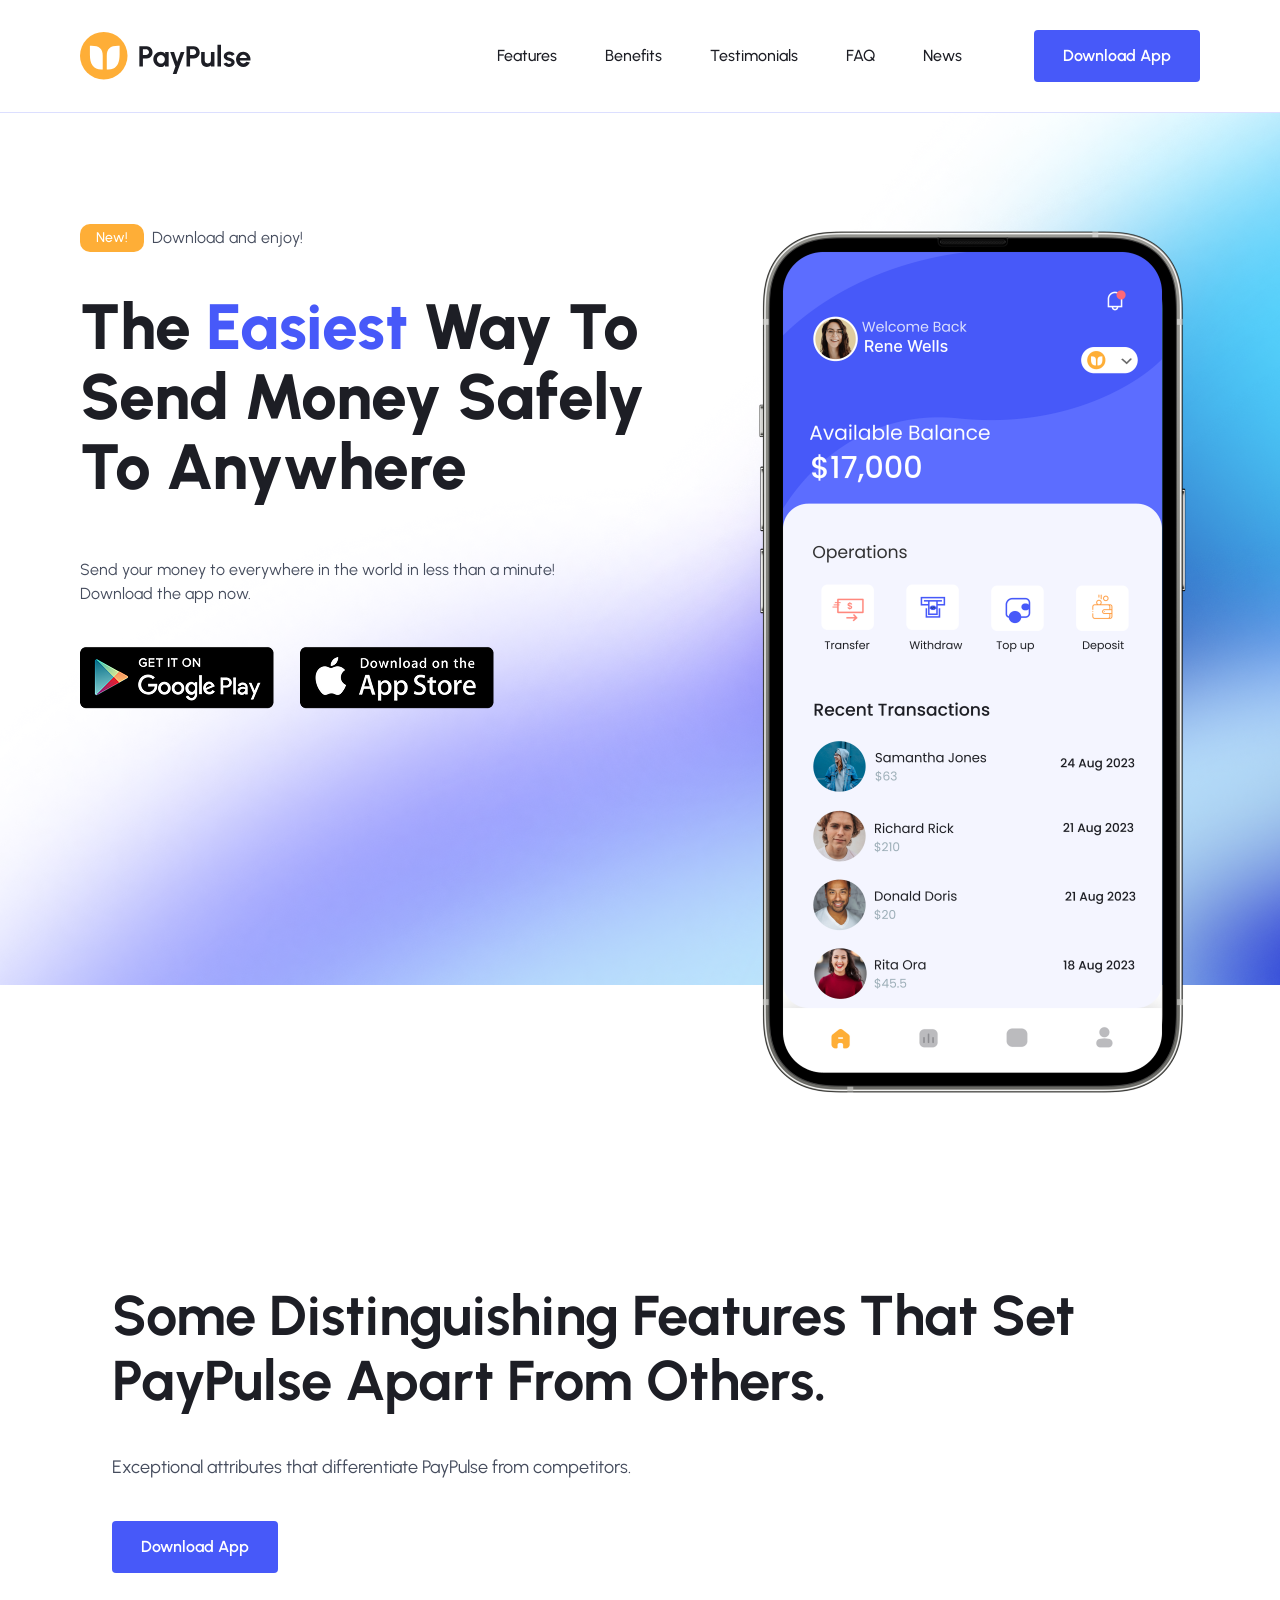
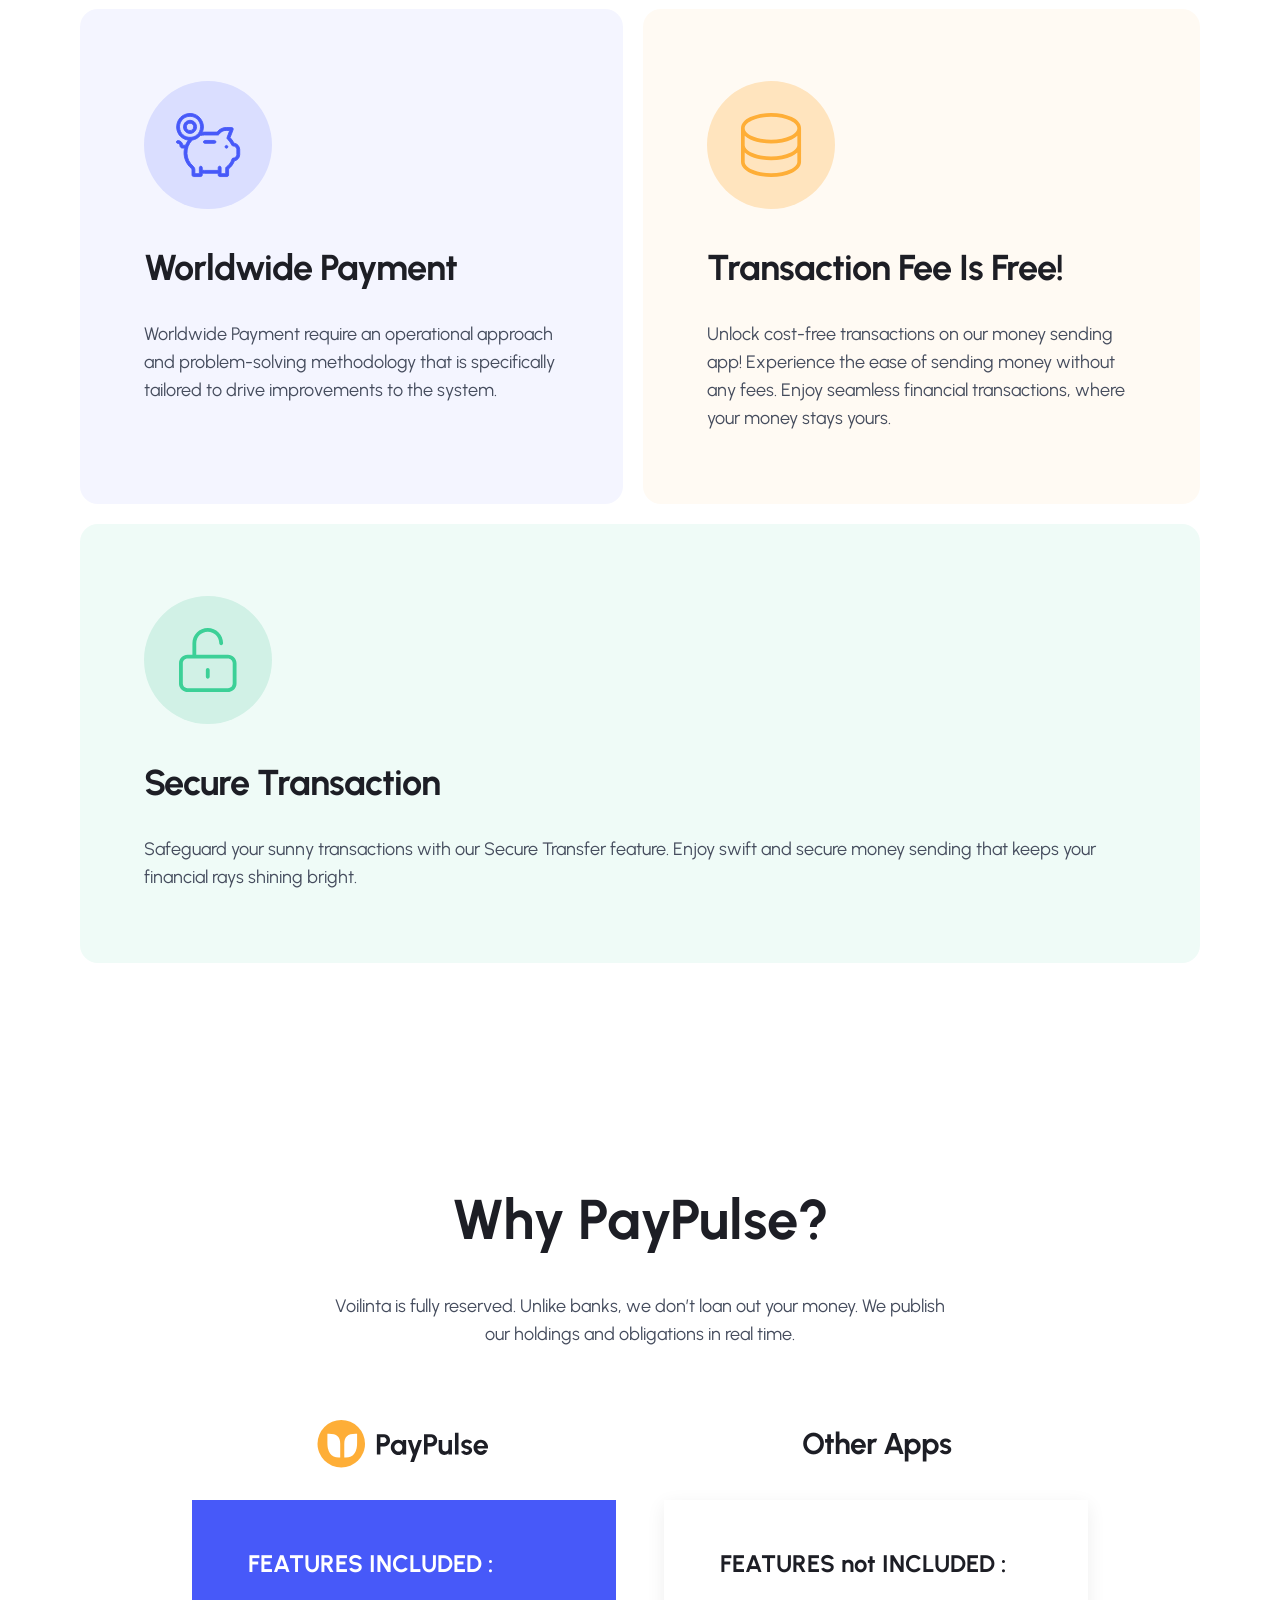
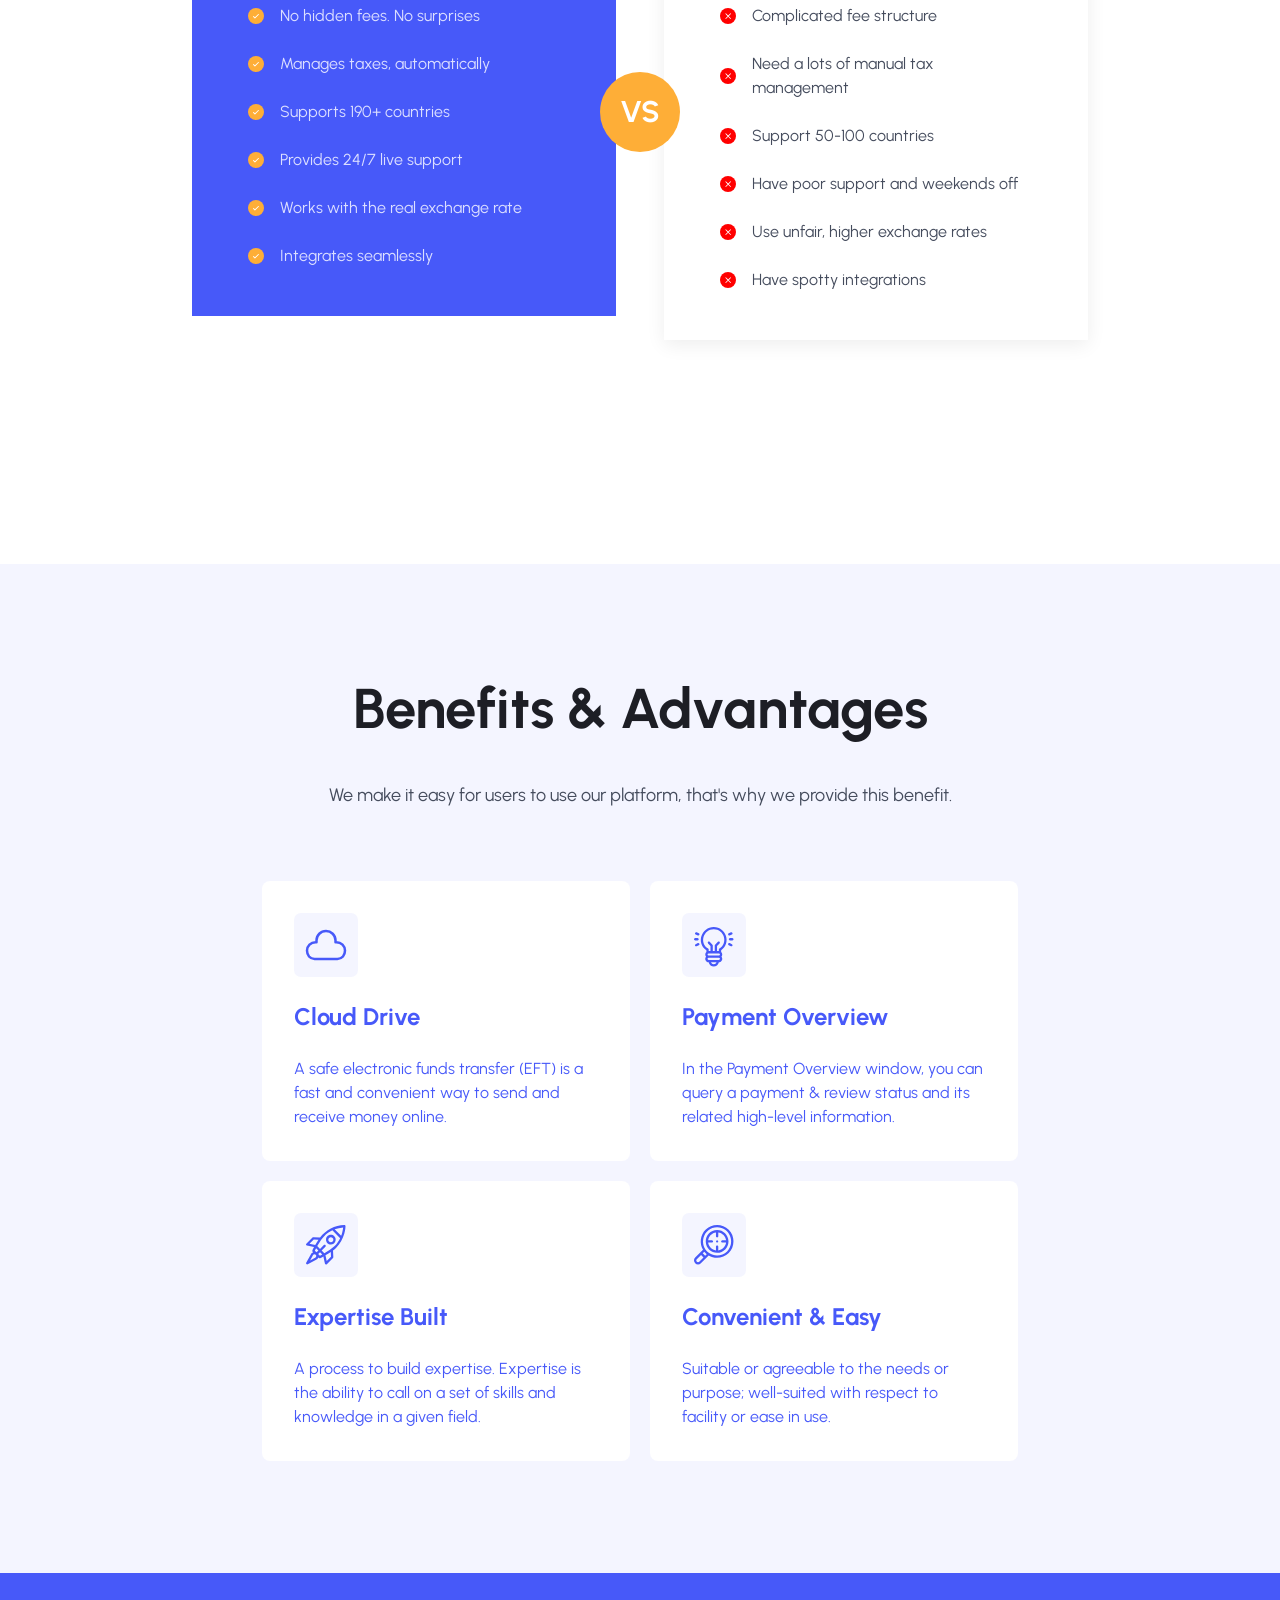
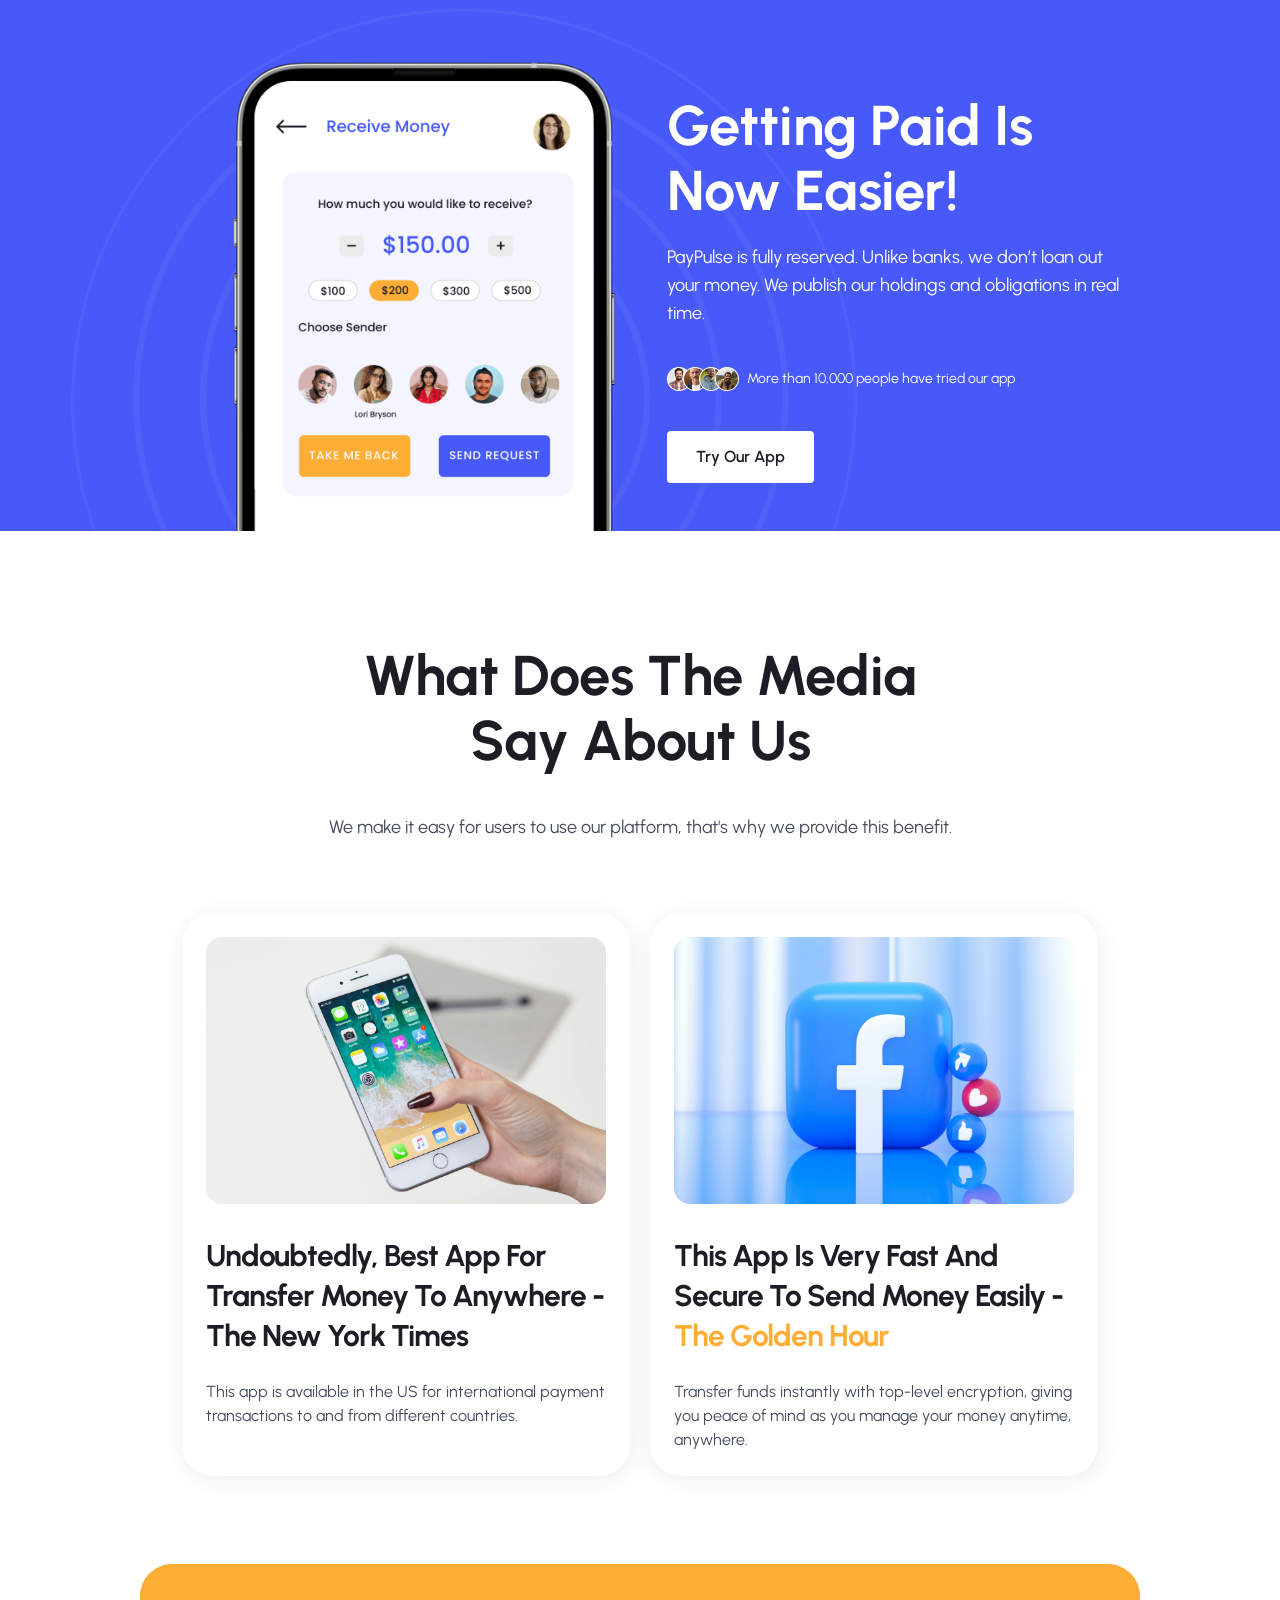
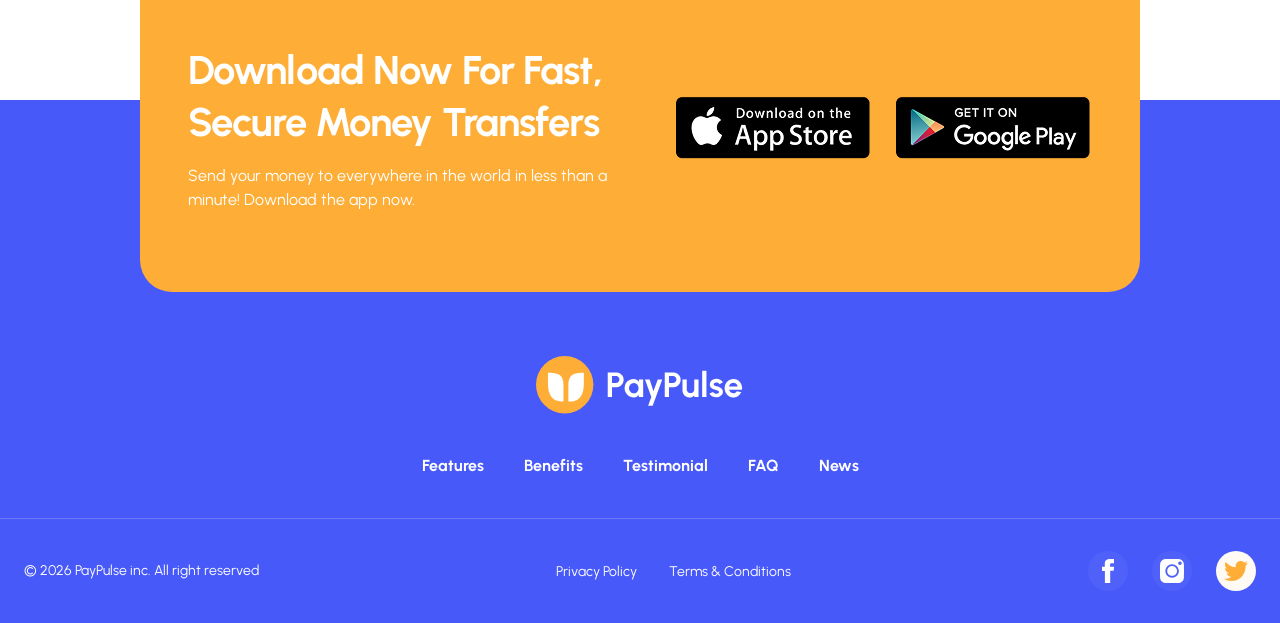
==== PayPulse.html @ 54d013b3 "Add files via upload" ====
<!DOCTYPE html>
<html lang="en">

<head>
    <style>@import url('https://fonts.googleapis.com/css2?family=Urbanist:ital,wght@0,100..900;1,100..900&display=swap');</style>
    <meta charset="UTF-8">
    <meta name="viewport" content="width=device-width, initial-scale=1.0">
    <meta name="robots" content="index, follow">
    <meta name="description" content="Send your money to everywhere in the world in less than a minute! Download the app now.">
    <link rel="canonical" href="">
    <link rel="stylesheet" href="PayPulse.css">
    <link rel="shortcut icon" type="image/ico" href="/assets/web-icon.ico" />
    <title>PayPulse</title>
</head>

<body>
    <header>
        <!-- NAVIGATION -->
        <nav class="navbar">
            <img class="logo" src="assets/Logo.svg">
            <div class="menu-container">
                <ul class="menu">
                    <li><a href="#">Features</a></li>
                    <li><a href="#">Benefits</a></li>
                    <li><a href="#">Testimonials</a></li>
                    <li><a href="#">FAQ</a></li>
                    <li><a href="#">News</a></li>
                </ul>
                <a class="button-primary" href="#">Download App</a>
            
            <!-- MOBILE NAVIGATION -->
            <div class="dropdown">
                <div class="menu-button-container">
                    <a onclick="myFunction()" class="dropbtn"></a>
                </div>
                <div id="myDropdown" class="dropdown-content">
                    <li><a href="#">Features</a></li>
                    <li><a href="#">Benefits</a></li>
                    <li><a href="#">Testimonials</a></li>
                    <li><a href="#">FAQ</a></li>
                    <li><a href="#">News</a></li>
                </div>
            </div>
        </nav>
        <!-- HERO HEADER -->
        <div class="hero-header">
            <div id="background-image"></div>
            <div class="hero-content">
                <div class="col-left">
                    <div class="subheading">
                        <p class="new">New!</p>
                        <p class="body-text">Download and enjoy!</p>
                    </div>
                    <div class="hero-copy">
                        <h1 class="heading-1">The <span>Easiest</span> way to send money safely to anywhere</h1>
                        <div class="hero-copy-paragraph">
                            <p class="body-text">Send your money to everywhere in the world in less than a minute!</p>
                            <p class="body-text">Download the app now.</p>
                        </div>
                        <div class="app-links">
                            <img src="assets/Goggle Play.png" alt="Google Play badge with a multicolored play button icon on a black background.">
                            <img src="assets/App Store.png" alt="Black banner with white Apple logo and text reading 'Download on the App Store.'">
                        </div>
                    </div>
                </div>
                <img class="hero-phone" src="assets/bg-image.png" alt="Mobile banking app screen showing user profile with a $17,000 balance. Options for transfer, withdraw, top-up, and deposit are visible. Recent transactions list names, dates, and amounts.">
            </div>
        </div>
    </header>

    <main>
        <!-- ABOUT SECTION -->
        <section class="about-section">
            <div class="about-content">
                <div class="about-card" id="worldwide">
                    <img src="assets/IconBox-01.svg">
                    <h4 class="heading-4">Worldwide Payment</h4>
                    <p class="lead-text">Worldwide Payment require an operational approach and problem-solving methodology that is
                        specifically tailored to drive improvements to the system.</p>
                </div>
                <div class="about-card" id="features">
                    <h2 class="heading-2">Some distinguishing features that set PayPulse apart from others.</h2>
                    <p class="lead-text">Exceptional attributes that differentiate PayPulse from competitors.</p>
                    <a class="button-primary" href="#">Download App</a>
                </div>
                <div class="about-card" id="transaction">
                    <img src="assets/IconBox-03.svg">
                    <h4 class="heading-4">Transaction fee is free!</h4>
                    <p class="lead-text">Unlock cost-free transactions on our money sending app! Experience the ease of sending money
                        without any fees. Enjoy seamless financial transactions, where your money stays yours.</p>
                </div>
                <div class="about-card" id="secure">
                    <img src="assets/IconBox-02.svg">
                    <h4 class="heading-4">Secure Transaction</h4>
                    <p class="lead-text">Safeguard your sunny transactions with our Secure Transfer feature. Enjoy swift and secure money
                        sending that keeps your financial rays shining bright.</p>
                </div>
            </div>
        </section>
        
        <!-- WHY PAYPULSE? SECTION -->
        <section class="why-section">
            <div class="why-content">
                <h2 class="heading-2">Why PayPulse?</h2>
                <p class="lead-text">Voilinta is fully reserved. Unlike banks, we don’t loan out your money. We publish our holdings and
                    obligations in real time.</p>
                <div class="why-cards-container">
                    <div class="why-card">
                        <img src="assets/Logo.svg">
                        <div class="why-card-features" id="features-included">
                            <h6 class="heading-6">FEATURES INCLUDED :</h6>
                            <ul class="features-list">
                                <li><img src="assets/icon-check.svg">No hidden fees. No surprises</li>
                                <li><img src="assets/icon-check.svg">Manages taxes, automatically</li>
                                <li><img src="assets/icon-check.svg">Supports 190+ countries</li>
                                <li><img src="assets/icon-check.svg">Provides 24/7 live support</li>
                                <li><img src="assets/icon-check.svg">Works with the real exchange rate</li>
                                <li><img src="assets/icon-check.svg">Integrates seamlessly</li>
                            </ul>
                        </div>
                    </div>
                    <div id="vs">
                        <p>VS</p>
                    </div>
                    <div class="why-card">
                        <p id="other-apps">Other Apps</p>
                        <div class="why-card-features" id="features-not-included">
                            <h6 class="heading-6">FEATURES not INCLUDED :</h6>
                            <ul class="features-list">
                                <li><img src="assets/icon-error.svg">Complicated fee structure</li>
                                <li><img src="assets/icon-error.svg">Need a lots of manual tax management</li>
                                <li><img src="assets/icon-error.svg">Support 50-100 countries</li>
                                <li><img src="assets/icon-error.svg">Have poor support and weekends off</li>
                                <li><img src="assets/icon-error.svg">Use unfair, higher exchange rates</li>
                                <li><img src="assets/icon-error.svg">Have spotty integrations</li>
                            </ul>
                        </div>
                    </div>
                </div>
            </div>
        </section>

        <!-- BENEFITS & ADVANTAGES SECTION -->
        <section class="benefits-section">
            <h2 class="heading-2">Benefits & Advantages</h2>
            <p class="lead-text">We make it easy for users to use our platform, that's why we provide this benefit.</p>
            <div class="benefits-card-list">
                <div class="benefits-card">
                    <img src="assets/icon-cloud.svg">
                    <h6 class="heading-6">Cloud Drive</h6>
                    <p class="body-text">A safe electronic funds transfer (EFT) is a fast and convenient way to send and receive money
                        online.</p>
                </div>
                <div class="benefits-card">
                    <img src="assets/icon-light-bulb.svg">
                    <h6 class="heading-6">Payment Overview</h6>
                    <p class="body-text">In the Payment Overview window, you can query a payment & review status and its related
                        high-level information.</p>
                </div>
                <div class="benefits-card">
                    <img src="assets/icon-rocket.svg">
                    <h6 class="heading-6">Expertise Built</h6>
                    <p class="body-text">A process to build expertise. Expertise is the ability to call on a set of skills and knowledge
                        in a given field.</p>
                </div>
                <div class="benefits-card">
                    <img src="assets/icon-magnifier.svg">
                    <h6 class="heading-6">Convenient & Easy</h6>
                    <p class="body-text">Suitable or agreeable to the needs or purpose; well-suited with respect to facility or ease in
                        use.</p>
                </div>
            </div>
        </section>

        <!-- CTA SECTION -->
        <section class="cta-section">
            <img id="cta-phone" src="assets/phone-cta.png" alt="Mobile app interface titled 'Receive Money.'' Displays options to select amounts and choose a sender. Buttons read 'Take Me Back' and 'Send Request.'">
            <div class="col-right">
                <h2 class="heading-2">Getting Paid Is Now Easier!</h2>
                <p class="lead-text">PayPulse is fully reserved. Unlike banks, we don’t loan out your money. We publish our holdings and
                    obligations in real time.</p>
                <div class="cta-stats">
                    <div class="cta-stats-images">
                        <img id="cta-image-1" src="assets/user-01.png">
                        <img id="cta-image-2" src="assets/user-02.png">
                        <img id="cta-image-3" src="assets/user-03.png">
                        <img id="cta-image-4" src="assets/user-04.png">
                    </div>
                    <p class="body-text">More than 10,000 people have tried our app</p>
                </div>
                <a href="#" class="button-primary">Try Our App</a>
            </div>
        </section>

        <!-- BLOG SECTION -->
        <section class="blog-section">
            <h2 class="heading-2">What Does The Media Say About Us</h2>
            <p class="lead-text">We make it easy for users to use our platform, that's why we provide this benefit.</p>
            <div class="blog-cards-container">
                <div class="blog-card">
                    <img src="assets/blog-card-image-1.jpg" alt="A hand with dark nail polish holds a white smartphone displaying a home screen with colorful app icons. The background is a blurred, light surface.">
                    <h5 class="heading-5">Undoubtedly, Best App for transfer money to anywhere - The New York times</h5>
                    <p class="body-text">This app is available in the US for international payment transactions to and from different
                        countries.</p>
                </div>
                <div class="blog-card">
                    <img src="assets/blog-card-image-2.jpg" alt="A blue, glossy Facebook icon is centered with smaller emoji spheres for like, love, and vote reactions stacked beside it, set against a blurred blue background.">
                    <h5 class="heading-5">This app is very fast and secure to send money easily - <span>The Golden Hour</span></h5>
                    <p class="body-text">Transfer funds instantly with top-level encryption, giving you peace of mind as you manage your
                        money anytime, anywhere.</p>
                </div>
            </div>
        </section>
    </main>

    <!-- FOOTER -->
    <footer>
        <div class="app-download-links">
            <div class="footer-col-left">
                <h3 class="heading-3">Download Now For Fast, Secure Money Transfers</h3>
                <p class="body-text">Send your money to everywhere in the world in less than a minute! Download the app now.</p>
            </div>
            <div class="footer-col-right">
                <img src="assets/App Store.png" alt="Black banner with white Apple logo and text reading 'Download on the App Store.'">
                <img src="assets/Goggle Play.png" alt="Google Play badge with a multicolored play button icon on a black background.">
            </div>
        </div>
        <div class="footer-content">
            <div class="footer-top">
                <img src="assets/Logo-footer.svg">
                <ul class="footer-menu">
                    <li><a href="#">Features</a></li>
                    <li><a href="#">Benefits</a></li>
                    <li><a href="#">Testimonial</a></li>
                    <li><a href="#">FAQ</a></li>
                    <li><a href="#">News</a></li>
                </ul>
            </div>
            <div class="footer-bottom">
                <p class="body-text">© 2026 PayPulse inc. All right reserved</p>
                <ul class="footer-legal-list">
                    <li><a href="#">Privacy Policy</a></li>
                    <li><a href="#">Terms & Conditions</a></li>
                </ul>
                <div class="footer-socials">
                    <img src="assets/social-icon-facebook.svg">
                    <img src="assets/social-icon-instagram.svg">
                    <img src="assets/social-icon-twitter.svg">
                </div>
            </div>
        </div>
    </footer>
</body>
</html>

<script>
    function myFunction() {
        document.getElementById("myDropdown").classList.toggle("show");
    }

    window.onclick = function (event) {
        if (!event.target.matches('.dropbtn')) {
            var dropdowns = document.getElementsByClassName("dropdown-content");
            var i;
            for (i = 0; i < dropdowns.length; i++) {
                var openDropdown = dropdowns[i];
                if (openDropdown.classList.contains('show')) {
                    openDropdown.classList.remove('show');
                }
            }
        }
    }
</script>
---- PayPulse.css ----
:root {
    /* COLOR VARIABLES */
    --color-white: #FFFFFF;
    --color-gray: #DCDFFF;
    --color-gray-2: #F4F5FF;
    --color-text: #1D1E25;
    --color-text-2: #454C5D;
    --color-accent: #4759F9;
    --color-accent-2: #FEAE37;
    --color-accent-3: #3CD097;
    --color-accent-100: #DADEFF;
    --color-accent-2-50: #FFE4BE;
    --color-accent-2-100: #FFFAF3;
    --color-accent-3-50: #D1F1E6;
    --color-accent-3-100: #EFFBF7;

    /* TYPOGRAPHY VARIABLES */
    --body-font: "Urbanist", sans-serif;

    --h1-size: 64px;
    --h2-size: 56px;
    --h3-size: 40px;
    --h4-size: 36px;
    --h5-size: 30px;
    --h6-size: 24px;
    --p-size-lead: 18px;
    --p-size-body: 16px;
    --p-size-small: 14px;

    --line-height-h1: 70px;
    --line-height-h2: 65px;
    --line-height-h3: 52px;
    --line-height-h4: 40px;
    --line-height-h5: 40px;
    --line-height-h6: 32px;
    --line-height-lead: 28px;
    --line-height-body: 24px;
    --line-height-small: 20px;

    --letter-spacing-h3: -0.88px;
    --letter-spacing-h4: -1px;
    --letter-spacing-h5: -1px;

    /* SPACING VARIABLES */
    --space-unit: 16px;         /*1em = 16px*/
    --space-1: 8px;             /*calc(0.5 * var(--space-unit))*/
    --space-2: 10px;            /*calc(0.625 * var(--space-unit))*/
    --space-3: 12px;            /*calc(0.75 * var(--space-unit))*/
    --space-4: 20px;            /*calc(1.25 * var(--space-unit))*/
    --space-5: 24px;            /*calc(1.5 * var(--space-unit))*/
    --space-6: 30px;            /*calc(1.875 * var(--space-unit))*/          
    --space-7: 32px;            /*calc(2 * var(--space-unit))*/
    --space-8: 40px;            /*calc(2.5 * var(--space-unit))*/
    --space-9: 48px;            /*calc(3 * var(--space-unit))*/
    --space-10: 56px;           /*calc(3.5 * var(--space-unit))*/
    --space-11: 64px;           /*calc(4 * var(--space-unit))*/
    --space-12: 72px;           /*calc(4.5 * var(--space-unit))*/
    --space-13: 80px;           /*calc(5 * var(--space-unit))*/
    --space-14: 112px;          /*calc(7 * var(--space-unit))*/
    --space-15: 200px;          /*calc(12.5 * var(--space-unit))*/
    --space-16: 256px;          /*calc(16 * var(--space-unit))*/
    --space-17: 288px;          /*calc(18 * var(--space-unit))*/
}

/* PRIMITIVES */

.button-primary {
    background-color: var(--color-accent);
    color: var(--color-white);
    border: none;
    padding: 14px 29px;
    margin: 0;
    font-family: var(--body-font);
    font-size: var(--p-size-body);
    font-weight: 600;
    line-height: var(--line-height-body);
    text-decoration: none;
    border-radius: 4px;
    transition: 0.3s;
}

.button-primary:hover {
    background-color: var(--color-gray);
    color: var(--color-accent);
}

.heading-1 {
    margin: 0;
    font-size: var(--h1-size);
    line-height: var(--line-height-h1);
    font-weight: 800;
    text-transform: capitalize;
    color: var(--color-text);
}

.heading-2 {
    margin: 0;
    font-size: var(--h2-size);
    line-height: var(--line-height-h2);
    font-weight: 700;
    text-transform: capitalize;
    color: var(--color-text);
}

.heading-3 {
    margin: 0;
    font-size: var(--h3-size);
    line-height: var(--line-height-h3);
    letter-spacing: var(--letter-spacing-h3);
    font-weight: 700;
    text-transform: capitalize;
    color: var(--color-text);
}

.heading-4 {
    margin: 0;
    font-size: var(--h4-size);
    line-height: var(--line-height-h4);
    letter-spacing: var(--letter-spacing-h4);
    font-weight: 700;
    text-transform: capitalize;
    color: var(--color-text);
}

.heading-5 {
    margin: 0;
    font-size: var(--h5-size);
    line-height: var(--line-height-h5);
    letter-spacing: var(--letter-spacing-h5);
    font-weight: 700;
    text-transform: capitalize;
    color: var(--color-text);
}

.heading-6 {
    margin: 0;
    font-size: var(--h6-size);
    line-height: var(--line-height-h6);
    font-weight: 700;
    text-transform: capitalize;
    color: var(--color-text);
}

.lead-text {
    margin: 0;
    color: var(--color-text-2);
    font-size: var(--p-size-lead);
    line-height: var(--line-height-lead);
    font-weight: 400;
    text-align: center;
}

.body-text {
    margin: 0;
    color: var(--color-text-2);
    font-size: var(--p-size-body);
    line-height: var(--line-height-body);
    font-weight: 400;
}

/* BURGER MENU STYLES */

header nav .dropdown {
    display: none;
}

.menu-button-container {
    margin: 0;
    padding: 0;
    display: flex;
    align-items: center;
    display: flex;
    justify-content: center;
    align-items: center;
}

.dropbtn {
    margin: 0;
    border: none;
    width: 40px;
    height: 40px;
    background-image: url(assets/menu.svg);
    background-repeat: no-repeat;
    background-size: contain;
}

.dropbtn:hover, .dropbtn:focus {
    background-color: transparent;
}

.dropdown {
    position: relative;
    display: inline-block;
}

.dropdown-content {
    display: none;
    position: absolute;
    background-color: var(--color-white);
    min-width: 160px;
    z-index: 1;
    right: -40px;
    top: 80px;
    list-style: none;
    width: 100vw;
}

.dropdown-content a {
    padding: 16px 40px;
    text-decoration: none;
    display: block;
    color: var(--color-text);
    text-align: center;
    font-weight: 400;
}

.dropdown-content a:hover {background-color: #DADEFF;}

.show {display:block;}

body {
    font-family: var(--body-font);
    color: var(--color-text);
    font-size: var(--p-size-body);
    font-weight: 400;
    line-height: var(--line-height-body);
    margin: 0;
    width: 100%;
}

header {
    justify-content: center;
    display: flex;
    flex-direction: column;
    align-items: center;
    justify-content: center;
    width: 100%;
}

/* NAVIGATION */

.navbar {
    width: 100%;
    display: flex;
    justify-content: space-between;
    align-items: center;
    max-width: 1600px;
}

.navbar .menu-container {
    padding: var(--space-6) var(--space-13) var(--space-6) 0;
    display: flex;
}

.navbar .menu-container .menu {
    margin: 0 var(--space-9) 0 0;
    display: flex;
    align-items: center;
}

.menu-container .menu li {
    list-style-type: none;
}

.menu-container .menu li a {
    margin: 0 var(--space-5);
    text-decoration: none;
    color: var(--color-text);
    font-weight: 500;
}

.navbar .logo {
    padding: 0 0 0 var(--space-13); 
}

/* HERO HEADER */

header .hero-header {
    padding: var(--space-14) 0 var(--space-10) 0;
    width: 100%;
    display: flex;
    justify-content: center;
}

#background-image {
    position: absolute;
    z-index: -1;
    min-height: 872px;
    width: 100%;
    top: var(--space-14);
    border-top: 1px solid var(--color-gray);
    background-image: url(assets/background-mesh-gradient.png);
    background-repeat: no-repeat;
    background-size: cover;
    background-position: center;
}

header .hero-header .hero-content {
    display: flex;
    justify-content: space-between;
    width: 1440px;
}

header .hero-header .hero-content .col-left {
    margin: 0 0 0 var(--space-13);
}

.hero-header .hero-content .col-left .subheading {
    margin: 0 0 var(--space-8) 0;
    display: flex;
    align-items: center;
    color: var(--color-text-2);
    font-size: var(--p-size-body);
    line-height: var(--line-height-body);
    font-weight: 400;
}

.hero-header .hero-content .col-left .subheading .new {
    margin: 0 var(--space-1) 0 0;
    padding: 4px 16px;
    background-color: var(--color-accent-2);
    color: var(--color-white);
    font-size: var(--p-size-small);
    line-height: var(--line-height-small);
    font-weight: 500;
    border-radius: 10px;
}

.hero-header .hero-content .col-left .heading-1 {
    max-width: 566px;
}

.hero-header .hero-content .col-left .heading-1 span {
    color: var(--color-accent);
}

.hero-header .hero-content .col-left .hero-copy-paragraph {
    margin: var(--space-10) 0 var(--space-8) 0;
}

.hero-header .hero-content .app-links {
    display: flex;
    column-gap: var(--space-5);
}

.hero-header .hero-content .hero-phone {
    margin: 0 var(--space-13);
    max-height: 875px;
}

/* ABOUT SECTION */

main {
    display: flex;
    justify-content: center;
    flex-direction: column;
    width: 100%;
}

main .about-section {
    margin: var(--space-14) var(--space-13);
    display: flex;
    justify-content: center;
    align-items: center;
}

.about-section .about-content {
    margin: 0;
    display: grid;
    grid-template-areas: "worldwide features"
                         "transaction secure";
    row-gap: var(--space-4);
    column-gap: var(--space-4);
    max-width: 1280px;
}

.about-section .about-content .about-card {
    border-radius: 18px;
}

.about-section .about-card .heading-2 {
    margin: 0 0 var(--space-8) 0;
}

.about-section .about-card .heading-4 {
    margin: 0 0 var(--space-7) 0;
}

.about-section .about-card .lead-text {
    text-align: left;
    width: 502px;
}

#worldwide, #transaction, #secure {
    padding: var(--space-12) var(--space-11);
}

.about-card > img {
    margin-bottom: var(--space-7);
}

#worldwide {
    background-color: var(--color-gray-2);
}

#features {
    margin: var(--space-unit) var(--space-7);
    display: flex;
    justify-content: center;
    flex-direction: column;
    align-items: flex-start;
}

#features > .lead-text {
    margin: 0 0 var(--space-8) 0;
}

#transaction {
    background-color: var(--color-accent-2-100);
}

#secure {
    background-color: var(--color-accent-3-100);
}

/* WHY PAYPULSE? SECTION */

main .why-section {
    margin: var(--space-14) var(--space-13);
}

.why-section .why-content {
    display: flex;
    flex-direction: column;
    align-items: center;
}

.why-section .why-content .heading-2 {
    margin: 0 0 var(--space-8) 0;
}

.why-section .why-content .lead-text {
    max-width: 630px;
}

.why-content .why-cards-container {
    margin: var(--space-12) 0 0 0;
    display: flex;
    justify-content: center;
    position: relative;
    column-gap: var(--space-9);
}

.why-content .why-cards-container .why-card {
    display: flex;
    flex-direction: column;
    width: 424px;
}

.why-cards-container .why-card .why-card-features {
    padding: var(--space-9) var(--space-10);
    display: flex;
    justify-content: center;
    flex-direction: column;
    row-gap: var(--space-5);
}

#features-included {
    background-color: var(--color-accent);
    color: var(--color-white);
}

#features-included > .heading-6 {
    color: var(--color-white);
}

#features-included .features-list > li {
    color: var(--color-gray);
}

#features-not-included {
    background-color: var(--color-white);
    box-shadow: 0px 5px 18px rgba(0, 0, 0, 0.07);
}

#other-apps {
    margin: 0 0 var(--space-7) 0;
    font-size: var(--h5-size);
    line-height: var(--line-height-h5);
    letter-spacing: var(--letter-spacing-h5);
    font-weight: 700;
    text-align: center;
    height: 48px;
    display: flex;
    justify-content: center;
    align-items: center;
}

.why-card .why-card-features .heading-6 {
    text-transform: none;
}

.why-cards-container .why-card .why-card-features .features-list {
    margin: 0;
    padding: 0;
    display: flex;
    flex-direction: column;
    row-gap: var(--space-5);
}

.why-cards-container .why-card .why-card-features .features-list li {
    color: var(--color-text-2);
    display: flex;
    align-items: center;
}

.why-card .why-card-features .features-list li > img {
    margin: 0 var(--space-unit) 0 0;
}

.why-cards-container .why-card > img {
    margin: 0 0 var(--space-7) 0;
    height: 48px;
}

#vs {
    position: absolute;
    top: 252px;
    height: 80px;
    width: 80px;
    border-radius: 80px;
    background-color: var(--color-accent-2);
    display: flex;
    justify-content: center;
    align-items: center;
}

#vs > p {
    margin: 0;
    text-align: center;
    font-size: var(--h5-size);
    line-height: 36px;
    font-weight: 700;
    color: var(--color-white);
}

/* BENEFITS & ADVANTAGES SECTION */

main .benefits-section {
    margin: var(--space-14) 0 0 0;
    padding: var(--space-14) var(--space-13);
    display: flex;
    justify-content: center;
    align-items: center;
    flex-direction: column;
    background-color: var(--color-gray-2);
}

.benefits-section .heading-2 {
    margin: 0 0 var(--space-8) 0;
    text-align: center;
}

.benefits-section .benefits-card-list {
    margin: var(--space-12) 0 0 0;
    display: grid;
    grid-gap: var(--space-4);
    grid-template-columns: 1fr 1fr 1fr 1fr;
}

.benefits-section .benefits-card-list .benefits-card {
    padding: var(--space-7);
    background-color: var(--color-white);
    max-width: 304px;
    border-radius: 8px;
    display: flex;
    flex-direction: column;
    row-gap: var(--space-5);
}

.benefits-section .benefits-card-list .benefits-card img {
    height: 64px;
    width: 64px;
}

.benefits-section .benefits-card-list .benefits-card .heading-6 {
    color: var(--color-accent);
}

.benefits-section .benefits-card-list .benefits-card .body-text {
    color: var(--color-accent);
}

/* CTA SECTION */

main .cta-section {
    padding: var(--space-8) 0 0 0;
    background-image: url(assets/cta-background.jpg);
    background-repeat: no-repeat;
    background-size: cover;
    display: flex;
    justify-content: center;
    align-items: center;
    column-gap: var(--space-14);
    position: relative;
}

#cta-phone {
    margin: 0 0 0 var(--space-13);
    max-width: 486px;
}

.cta-section .col-right {
    margin: var(--space-13) 0 var(--space-9) 0;
    display: flex;
    flex-direction: column;
    align-items: flex-start;
    max-width: 520px;
}

.cta-section .col-right .heading-2 {
    margin: 0 0 var(--space-4) 0;
    color: var(--color-white);
}

.cta-section .col-right .lead-text {
    margin: 0 0 var(--space-8) 0;
    color: var(--color-white);
    text-align: left;
}

.cta-section .col-right .cta-stats {
    margin: 0 0 var(--space-8) 0;
    display: flex;
    align-items: center;
}

.cta-section .col-right .cta-stats .body-text {
    color: var(--color-white);
    font-size: var(--p-size-small);
}

.cta-section .col-right .cta-stats .cta-stats-images {
    margin: 0 var(--space-10) 0 0;
    height: 24px;
    position: relative;
}

#cta-image-1 {
    height: 24px;
    width: 24px;
}

#cta-image-2 {
    position: absolute;
    left: 16px;
    z-index: 2;
    height: 24px;
    width: 24px;
}

#cta-image-3 {
    position: absolute;
    left: 32px;
    z-index: 3;
    height: 24px;
    width: 24px;
}

#cta-image-4 {
    position: absolute;
    left: 48px;
    z-index: 4;
    height: 24px;
    width: 24px;
}

.col-right > .button-primary {
    background-color: var(--color-white);
    color: var(--color-text);
    transition: 0.3s;
}

.col-right > .button-primary:hover {
    background-color: var(--color-gray);
}

/* BLOG SECTION */

main .blog-section {
    margin: var(--space-14) 0;
    display: flex;
    justify-content: center;
    align-items: center;
    flex-direction: column;
}

main .blog-section .heading-2 {
    margin: 0 0 var(--space-8) 0;
    text-align: center;
    max-width: 588px;
}

.blog-section .blog-cards-container {
    margin: var(--space-12) 0 0 0;
    display: grid;
    grid-gap: var(--space-4);
    grid-template-columns: 1fr 1fr;
}

.blog-section .blog-cards-container .blog-card {
    padding: var(--space-7);
    border-radius: 32px;
    box-shadow: 2px 4px 27px rgba(0, 0, 0, 0.07);
    max-width: 630px;
    display: flex;
    flex-direction: column;
    align-items: center;
}

.blog-cards-container .blog-card > img {
    margin: 0 0 var(--space-7) 0;
    max-width: 566px;
    object-fit: cover;
    aspect-ratio: 3 / 2;
    border-radius: 16px;
}

.blog-cards-container .blog-card .heading-5 {
    margin: 0 0 var(--space-5) 0;
    max-width: 566px;
}

.blog-cards-container .blog-card .heading-5 span {
    color: var(--color-accent-2);
}

.blog-cards-container .blog-card .body-text {
    max-width: 566px;
}

/* FOOTER */

footer {
    padding: var(--space-14) 0 0 0;
    display: flex;
    align-items: center;
    justify-content: center;
    flex-direction: column;
    position: relative;
}

footer .app-download-links {
    padding: var(--space-13) var(--space-9);
    display: grid;
    align-items: center;
    grid-template-columns: 1fr 1fr;
    background-color: var(--color-accent-2);
    border-radius: 32px;
    max-width: 1280px;
    position: absolute;
    top: -24px;
}

footer .app-download-links .footer-col-left {
    max-width: 582px;
}

footer .app-download-links .footer-col-left .heading-3 {
    margin: 0 0 var(--space-unit) 0;
    color: var(--color-white);
}

footer .app-download-links .footer-col-left .body-text {
    color: var(--color-white); 
}

footer .app-download-links .footer-col-right {
    display: flex;
    justify-content: end;
    column-gap: var(--space-5);
}

.app-download-links .footer-col-right img {
    height: 64px;
}

footer .footer-content {
    padding: var(--space-16) 0 var(--space-7) 0;
    background-color: var(--color-accent);
    width: 100%;
    display: flex;
    justify-content: center;
    align-items: center;
    flex-direction: column;
}

.footer-content .footer-top {
    width: 100%;
    max-width: 1280px;
    display: flex;
    justify-content: center;
    align-items: center;
    flex-direction: column;  
}

.footer-content .footer-top img {
    margin: 0 0 var(--space-8) 0;
    height: 58px;
}

.footer-content .footer-top .footer-menu {
    margin: 0 0 var(--space-8) 0;
    padding: 0;
    list-style-type: none;
    display: flex;
    align-items: center;
    justify-content: center;
    column-gap: var(--space-8);
}

.footer-content .footer-top .footer-menu li a {
    text-decoration: none;
    font-weight: 700;
    color: var(--color-white);
    text-align: center;
}

.footer-content .footer-bottom {
    width: 100%;
    max-width: 1280px;
    padding: var(--space-7) 0 0 0;
    display: flex;
    flex-direction: row;
    justify-content: space-between;
    align-items: center;
    border-top: solid 1px rgba(255, 255, 255, 0.2);
}

.footer-content .footer-bottom .body-text {
    color: var(--color-white);
    font-size: var(--p-size-small);
    line-height: var(--line-height-small);
}

.footer-content .footer-bottom .footer-legal-list {
    margin: 0;
    padding: 0;
    list-style-type: none;
    display: flex;
    justify-content: center;
    align-items: center;
    column-gap: var(--space-7);
}

.footer-content .footer-bottom .footer-legal-list li a {
    text-decoration: none;
    font-size: var(--p-size-small);
    line-height: var(--line-height-small);
    color: var(--color-white);
    text-align: center;
}
.footer-content .footer-bottom .footer-socials {
    display: flex;
    justify-content: center;
    align-items: center;
    column-gap: var(--space-5);
}

.footer-content .footer-bottom .footer-socials img {
    width: 40px;
    height: 40px;
}

/* MOBILE BREAKPOINTS */

@media only screen and (max-width: 1380px) {
  
    /* ABOUT SECTION */

    #features {
        grid-area: a;
    }

    #worldwide {
        grid-area: b;
    }

    #transaction {
        grid-area: c;
    }

    #secure {
        grid-area: d;
    }

    .about-section .about-content {
        grid-template-areas: "a a"
                             "b c"
                             "d d";
    }

    .about-section .about-content .lead-text {
        width: auto;
    }

    /* BENEFITS & ADVANTAGES */

    .benefits-section .benefits-card-list {
        grid-template-columns: 1fr 1fr;
    }

    /* CTA SECTION */

    main .cta-section {
        column-gap: var(--space-8);
    }

    #cta-phone {
        max-width: 406px;
        align-self: self-end;
    }

    .cta-section .col-right {
        max-width: 472px;
    }

    /* BLOG SECTION */

    .blog-section .blog-cards-container .blog-card {
        padding: var(--space-5);
        max-width: 400px;
    }

    .blog-cards-container .blog-card img {
        max-width: 400px;
    }

    /* FOOTER */

    footer .app-download-links {
        max-width: 904px;
    }

    footer .app-download-links .footer-col-left {
        max-width: none;
    }

    .footer-content .footer-bottom .body-text {
        margin-left: var(--space-5);
    }

    .footer-content .footer-bottom .footer-socials {
        margin-right: var(--space-5);
    }
}

@media only screen and (max-width: 1120px) {

    /* NAVIGATION */

    .navbar .logo {
        padding: 0 0 0 var(--space-8);
    }

    .navbar .menu-container {
        padding: var(--space-6) var(--space-8) var(--space-6) 0;
    }

    .navbar .menu-container .menu {
        margin: 0 var(--space-unit) 0 0;
    }

    .menu-container .menu li a {
        margin: 0 var(--space-unit);
    }

    /* HERO HEADER */

    #background-image {
        min-height: 744px;
    }

    .hero-header .hero-content .hero-phone {
        margin: 0 var(--space-8);
        max-height: 744px;
    }

    header .hero-header .hero-content .col-left {
        margin: 0 0 0 var(--space-8);
    }

    .hero-header .hero-content .col-left .subheading {
        margin: 0 0 var(--space-5) 0;
    }

    .hero-header .hero-content .col-left .hero-copy-paragraph {
        margin: var(--space-5) 0 var(--space-5) 0;
    }

    .hero-header .hero-content .app-links {
        column-gap: var(--space-unit);
    }

    /* ABOUT SECTION */

    main .about-section {
        margin: var(--space-14) var(--space-8);
    }

    /* BENEFITS & ADVANTAGES SECTION */

    main .benefits-section {
        padding: var(--space-14) var(--space-8);
    }

    /* CTA SECTION */

    #cta-phone {
        margin: 0 0 0 var(--space-8);
    }

    .cta-section .col-right .lead-text {
        max-width: 360px;
    }

    /* BLOG SECTION */

    .blog-section .blog-cards-container .blog-card {
        max-width: 380px;
    }

    .blog-cards-container .blog-card img {
        max-width: 380px;
    }

    /* FOOTER */

    footer .app-download-links {
        max-width: none;
        margin: 0 var(--space-8);
        padding: var(--space-11) var(--space-8);
        top: -48px;
    }

    footer .app-download-links .footer-col-right {
        flex-wrap: wrap;
        row-gap: var(--space-4);
    }
}

@media only screen and (max-width: 972px) {

    /* NAVIGATION */

    .navbar .menu-container .menu {
        display: none;
    }

    .navbar .menu-container .button-primary {
        display: none;
    }

    .navbar .logo {
        padding: var(--space-6) 0 var(--space-6) var(--space-8);
    }

    header nav .dropdown {
        display: inline-block;
    }

    /* HERO HEADER */

    header .hero-header {
        padding: var(--space-12) 0 0 0;
    }

    header .hero-header .hero-content {
        flex-wrap: wrap;
        flex-direction: column;
        justify-content: center;
        align-items: center;
        width: auto;
    }

    header .hero-header .hero-content .col-left {
        margin: 0;
    }

    .hero-header .hero-content .col-left .hero-copy {
        display: flex;
        flex-direction: column;
        align-items: center;
    }

    .hero-header .hero-content .col-left .subheading {
        justify-content: center;
    }

    .hero-header .hero-content .col-left .heading-1 {
        font-size: var(--h2-size);
        line-height: var(--line-height-h2);
        text-align: center;
        max-width: 650px;
    }

    .hero-header .hero-content .col-left .hero-copy-paragraph {
        text-align: center;
    }

    .hero-header .hero-content .hero-phone {
        margin: var(--space-8) var(--space-8) 0 var(--space-8);
        max-height: 572px;
    }

    #background-image {
        min-height: 872px;
    }
    
    /* ABOUT SECTION */

    main .about-section {
        margin: var(--space-14) var(--space-8) var(--space-10) var(--space-8);
    }

    .about-section .about-card .heading-2 {
        font-size: var(--line-height-h3);
        line-height: var(--line-height-h3);
        letter-spacing: var(--letter-spacing-h3);
    }

    /* WHY PAYPULSE? SECTION */

    main .why-section {
        margin: var(--space-14) var(--space-8);
    }

    .why-section .why-content .heading-2 {
        font-size: var(--h3-size);
        line-height: var(--line-height-h3);
        letter-spacing: var(--letter-spacing-h3);
        margin: 0 0 var(--space-4) 0;
    }

    .why-content .why-cards-container {
        flex-direction: column;
        row-gap: var(--space-9);
    }

    #vs {
        top: 472px;
        left: 176px;
    }

    /* BENEFITS & ADVANTAGES SECTION */

    main .benefits-section {
        margin: 0;
    }

    .benefits-section .heading-2 {
        font-size: var(--h3-size);
        line-height: var(--line-height-h3);
        letter-spacing: var(--letter-spacing-h3);
        margin: 0 0 var(--space-4) 0;
    }

    /* CTA SECTION */

    main .cta-section {
        flex-direction: column-reverse;
    }

    .cta-section .col-right .heading-2 {
        font-size: var(--h3-size);
        line-height: var(--line-height-h3);
        letter-spacing: var(--letter-spacing-h3);
    }

    #cta-phone {
        margin: 0;
        align-self: auto;
    }

    /* BLOG SECTION */

    main .blog-section .heading-2 {
        font-size: var(--h3-size);
        line-height: var(--line-height-h3);
        letter-spacing: var(--letter-spacing-h3);
        margin: 0 0 var(--space-4) 0;
        max-width: 400px;
    }

    .blog-section .blog-cards-container {
        grid-template-columns: 1fr;
        grid-gap: var(--space-8);
    }

    /* FOOTER */

    .footer-content .footer-bottom .footer-legal-list {
        column-gap: var(--space-unit);
    }
}

@media only screen and (max-width: 744px) {

    /* HERO HEADER */

    .hero-header .hero-content .col-left .heading-1 {
        max-width: 380px;
    }

    /* ABOUT SECTION */

    .about-section .about-content {
        grid-template-areas: "a a"
                             "b b"
                             "c c"
                             "d d";
    }

    /* WHY PAYPULSE? SECTION */

    main .why-section {
        margin: var(--space-10) var(--space-8);
    }

    /* BENEFITS & ADVANTAGES SECTION */

    .benefits-section .benefits-card-list {
        grid-template-columns: 1fr;
    }

    .benefits-section .benefits-card-list .benefits-card {
        max-width: none;
    }

    /* FOOTER */

    footer .app-download-links {
        grid-template-columns: 1fr;
        grid-gap: var(--space-9);
    }

    footer .footer-content {
        padding: var(--space-17) 0 var(--space-7) 0;
    }
    
    .footer-content .footer-bottom {
        flex-direction: column;
        justify-content: center;
        row-gap:var(--space-5);
    }

    .footer-content .footer-bottom .body-text {
        margin: 0;
        text-align: center;
    }
}

@media only screen and (max-width: 576px) {

    /* NAVIGATION */

    .navbar .logo {
        padding: var(--space-6) 0 var(--space-6) var(--space-6);
    }

    /* HERO HEADER */

    .hero-header .hero-content .app-links {
        flex-direction: column;
        row-gap: var(--space-1);
    }

    .hero-header .hero-content .hero-phone {
        margin: var(--space-8) 0 0 0;
    }

    .hero-header .hero-content .col-left .body-text {
        max-width: 360px;
    }

    /* ABOUT SECTION */

    #features {
        margin: 0;
    }

    #worldwide, #transaction, #secure {
        padding: var(--space-9) var(--space-5);
    }

    .about-card > img {
        margin-bottom: var(--space-5);
    }

    .about-section .about-card .heading-4 {
        margin: 0 0 var(--space-5) 0;
    }

    /* WHY PAYPULSE? SECTION */

   .why-content .why-cards-container {
        margin: var(--space-8) 0 0 0;
   }

   /* BENEFITS & ADVANTAGES SECTION */

   .benefits-section .benefits-card-list {
        margin: var(--space-8) 0 0 0;
   }

    /* CTA SECTION */

    main .cta-section {
        padding: 0;
    }

    .cta-section .col-right {
        max-width: 320px;
    }

    .cta-section .col-right .lead-text {
        margin: 0 0 var(--space-5) 0;
        max-width: 320px;
    }

    #cta-phone {
        max-width: 288px;
    }

    /* BLOG SECTION */

    main .blog-section {
        margin: var(--space-14) 0 var(--space-14) 0;
    }

    main .blog-section .heading-2 {
        max-width: 360px;
    }

    main .blog-section .lead-text {
        max-width: 360px;
    }

    .blog-section .blog-cards-container {
        margin: var(--space-8) 0 0 0;
    }

    .blog-section .blog-cards-container .blog-card {
        max-width: 304px;
    }

    .blog-cards-container .blog-card img {
        max-width: 304px;
    }

    .blog-cards-container .blog-card .heading-5 {
        font-size: var(--h6-size);
        line-height: var(--line-height-h6);
        margin: 0 0 var(--space-unit) 0;
    }

    /* FOOTER */

    footer .app-download-links {
        margin: 0 var(--space-5);
        padding: var(--space-8) var(--space-7);
    }

    footer .app-download-links .footer-col-left .heading-3 {
        font-size: var(--h5-size);
        line-height: var(--line-height-h5);
        letter-spacing: var(--letter-spacing-h5);
    }

    footer .app-download-links .footer-col-right {
        align-items: center;
        justify-content: center;
    }

    .footer-content .footer-top .footer-menu {
        flex-direction: column;
        row-gap: var(--space-unit);
    }
}

@media only screen and (max-width: 527px) {

    /* FOOTER */

    footer {
        padding: var(--space-15) 0 0 0;
    }

    footer .footer-content {
        padding: var(--space-16) 0 var(--space-7) 0;
    }
}

@media only screen and (max-width: 440px) {

    /* HERO HEADER */

    .hero-header .hero-content .col-left .hero-copy{
        align-items: flex-start;
    }

    .hero-header .hero-content .col-left .subheading {
        justify-content: flex-start;
    }

    .hero-header .hero-content .col-left .heading-1 {
        max-width: 320px;
        text-align: left;
    }

    .hero-header .hero-content .col-left .body-text {
        text-align: left;
        max-width: 320px;
    }

    /* ABOUT SECTION */

    .about-section .about-content {
        max-width: 340px;
    }

    /* WHY PAYPULSE? SECTION */

    .why-content .why-cards-container .why-card {
        width: 344px;
    }

    .why-cards-container .why-card .why-card-features {
        padding: var(--space-9);
    }

    .why-cards-container .why-card .why-card-features .features-list li {
        align-items: flex-start;
    }

    .why-card .why-card-features .features-list li > img {
        margin: 3px var(--space-unit) 0 0;
    }

    #vs {
        top: 496px;
        left: 144px;
    }

    /* BLOG SECTION */

    main .blog-section .heading-2 {
        max-width: 240px;
    }

    main .blog-section .lead-text {
        max-width: 288px;
    }
}

@media only screen and (max-width: 415px) {

    /* FOOTER */

    .footer-content .footer-top {
        margin-top: var(--space-8);
    }
}
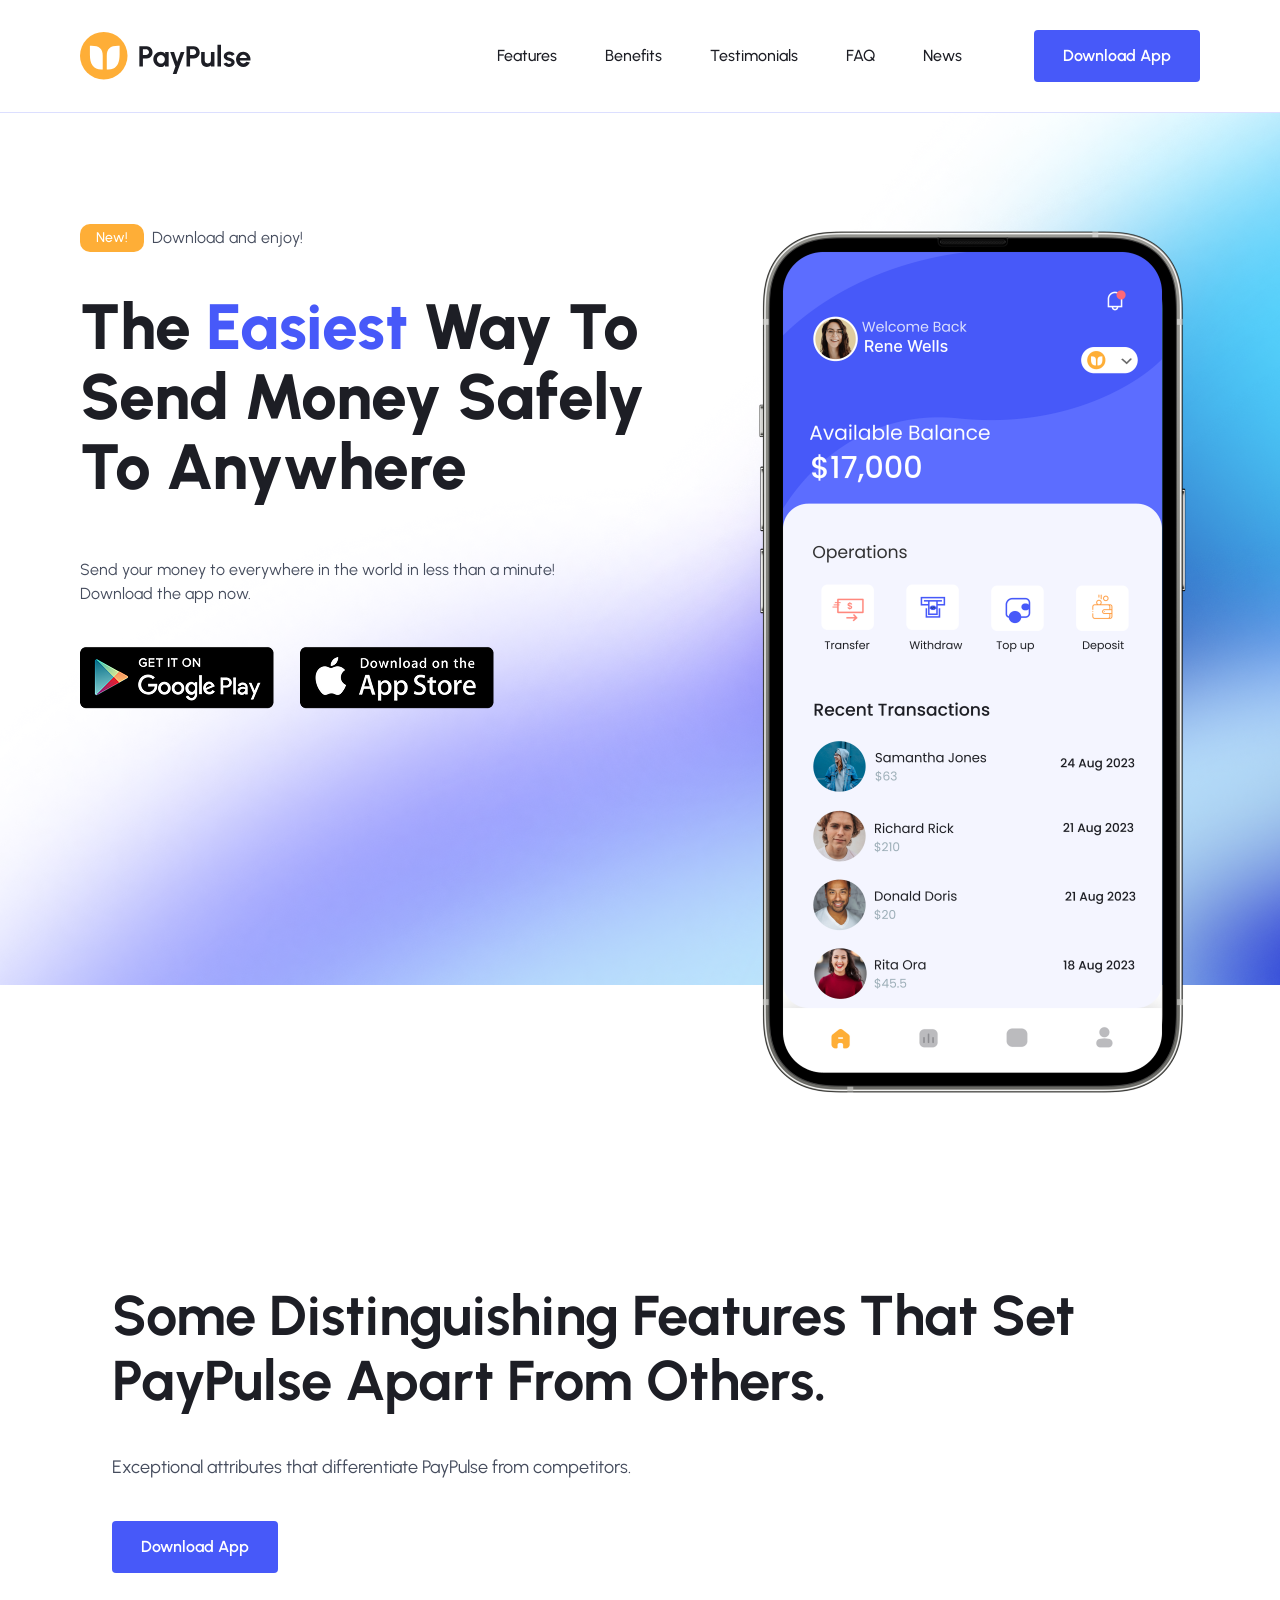
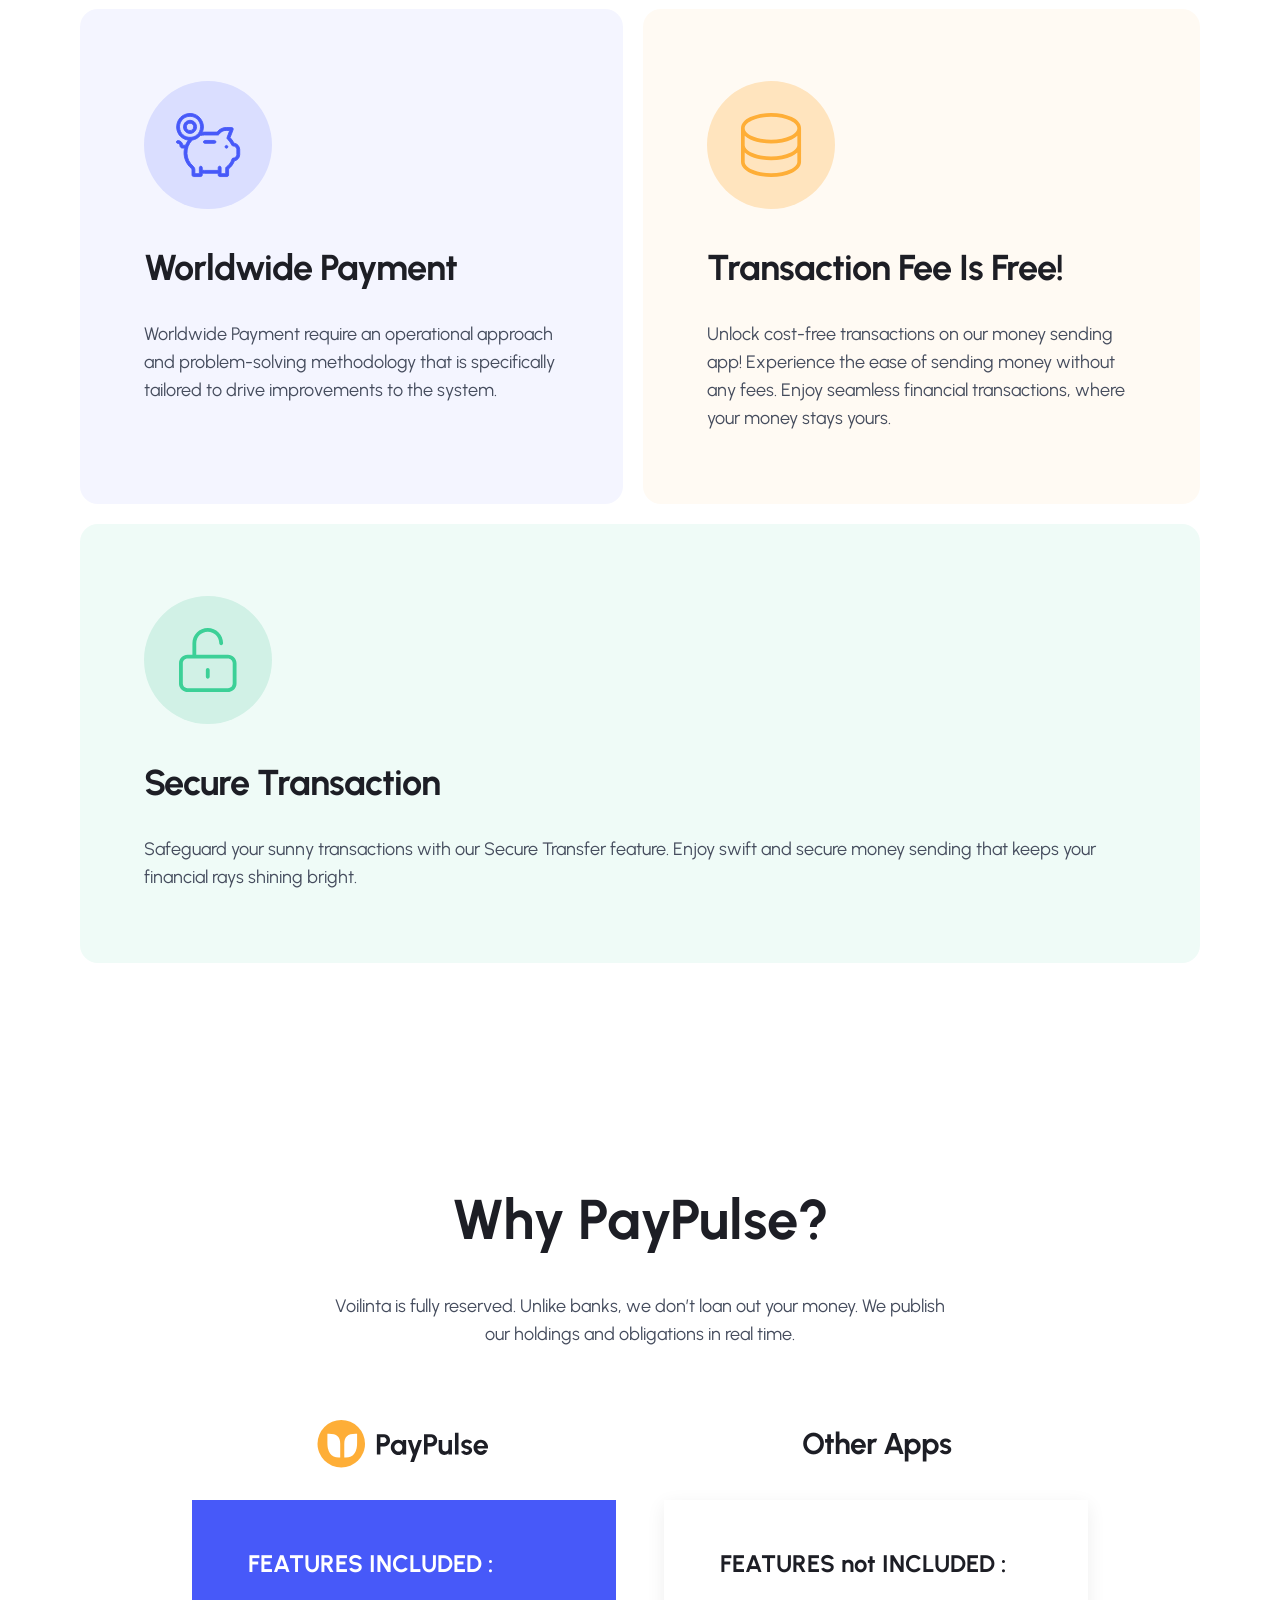
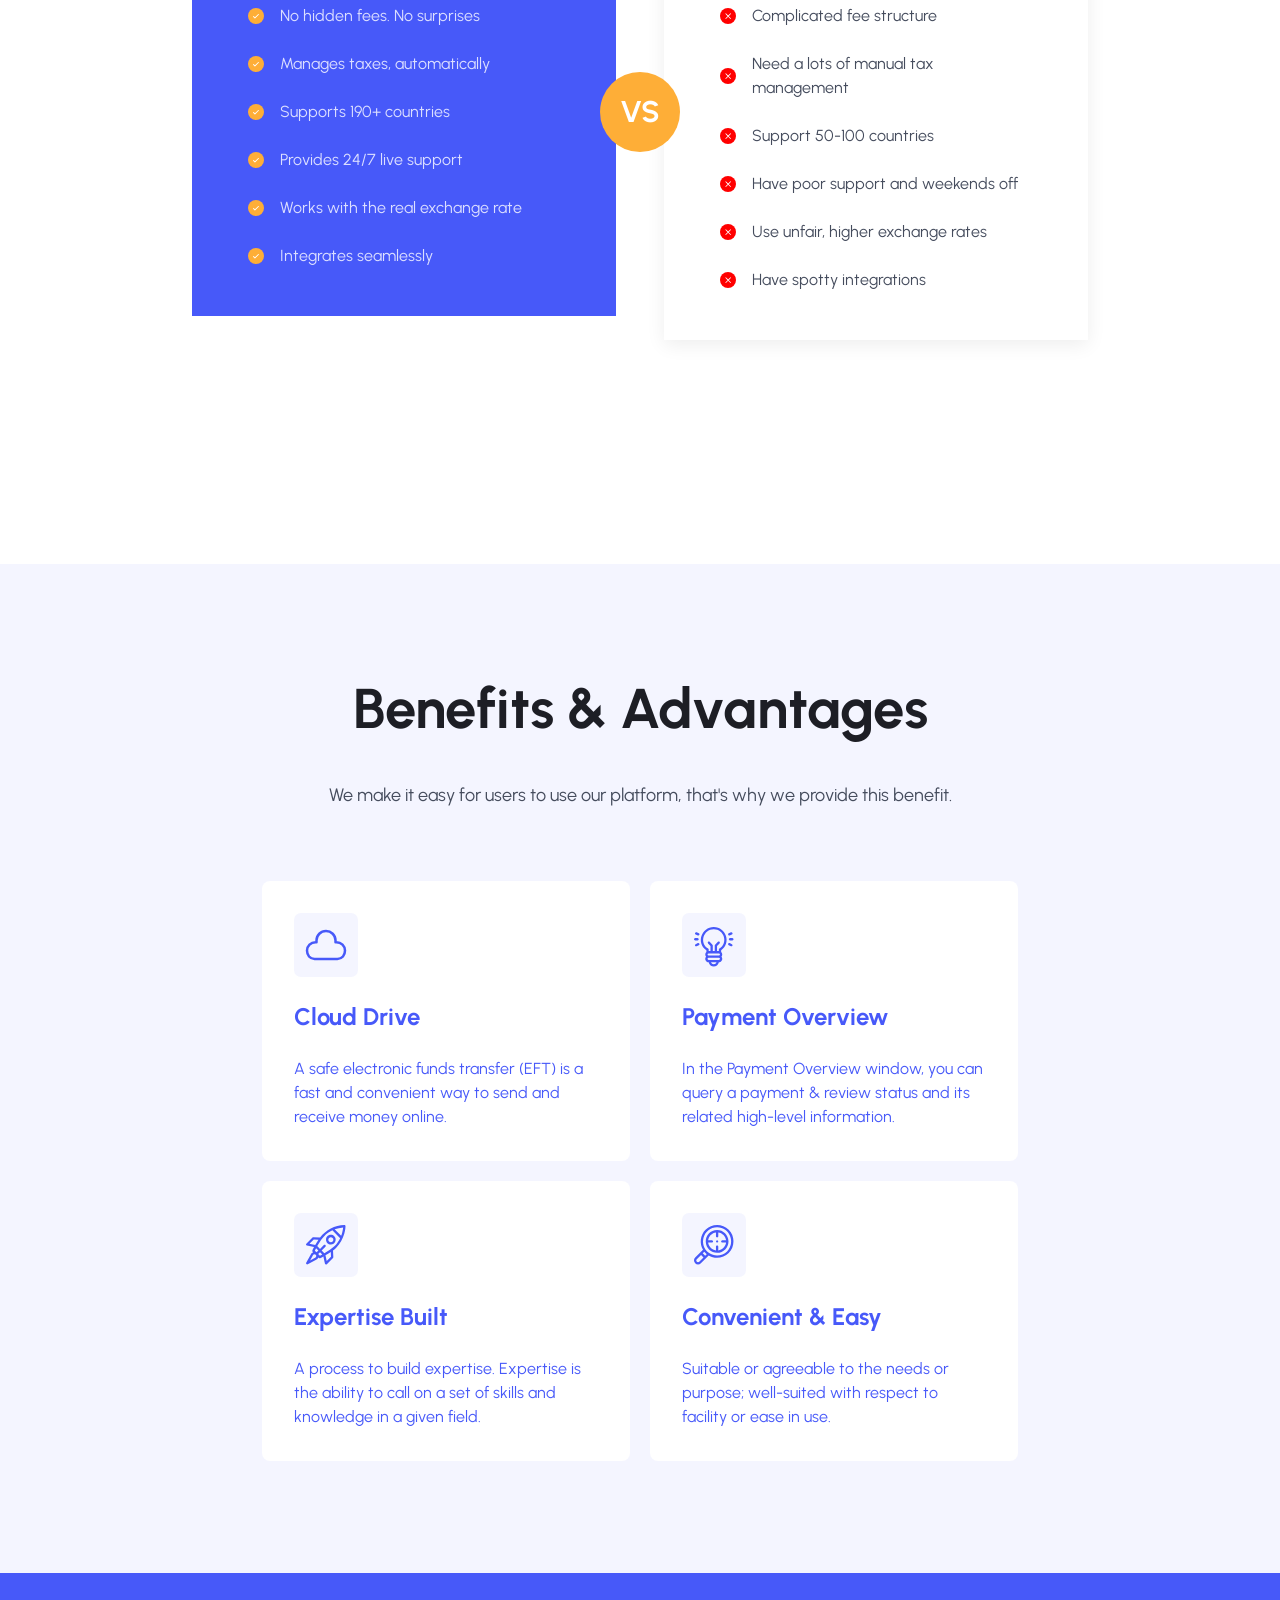
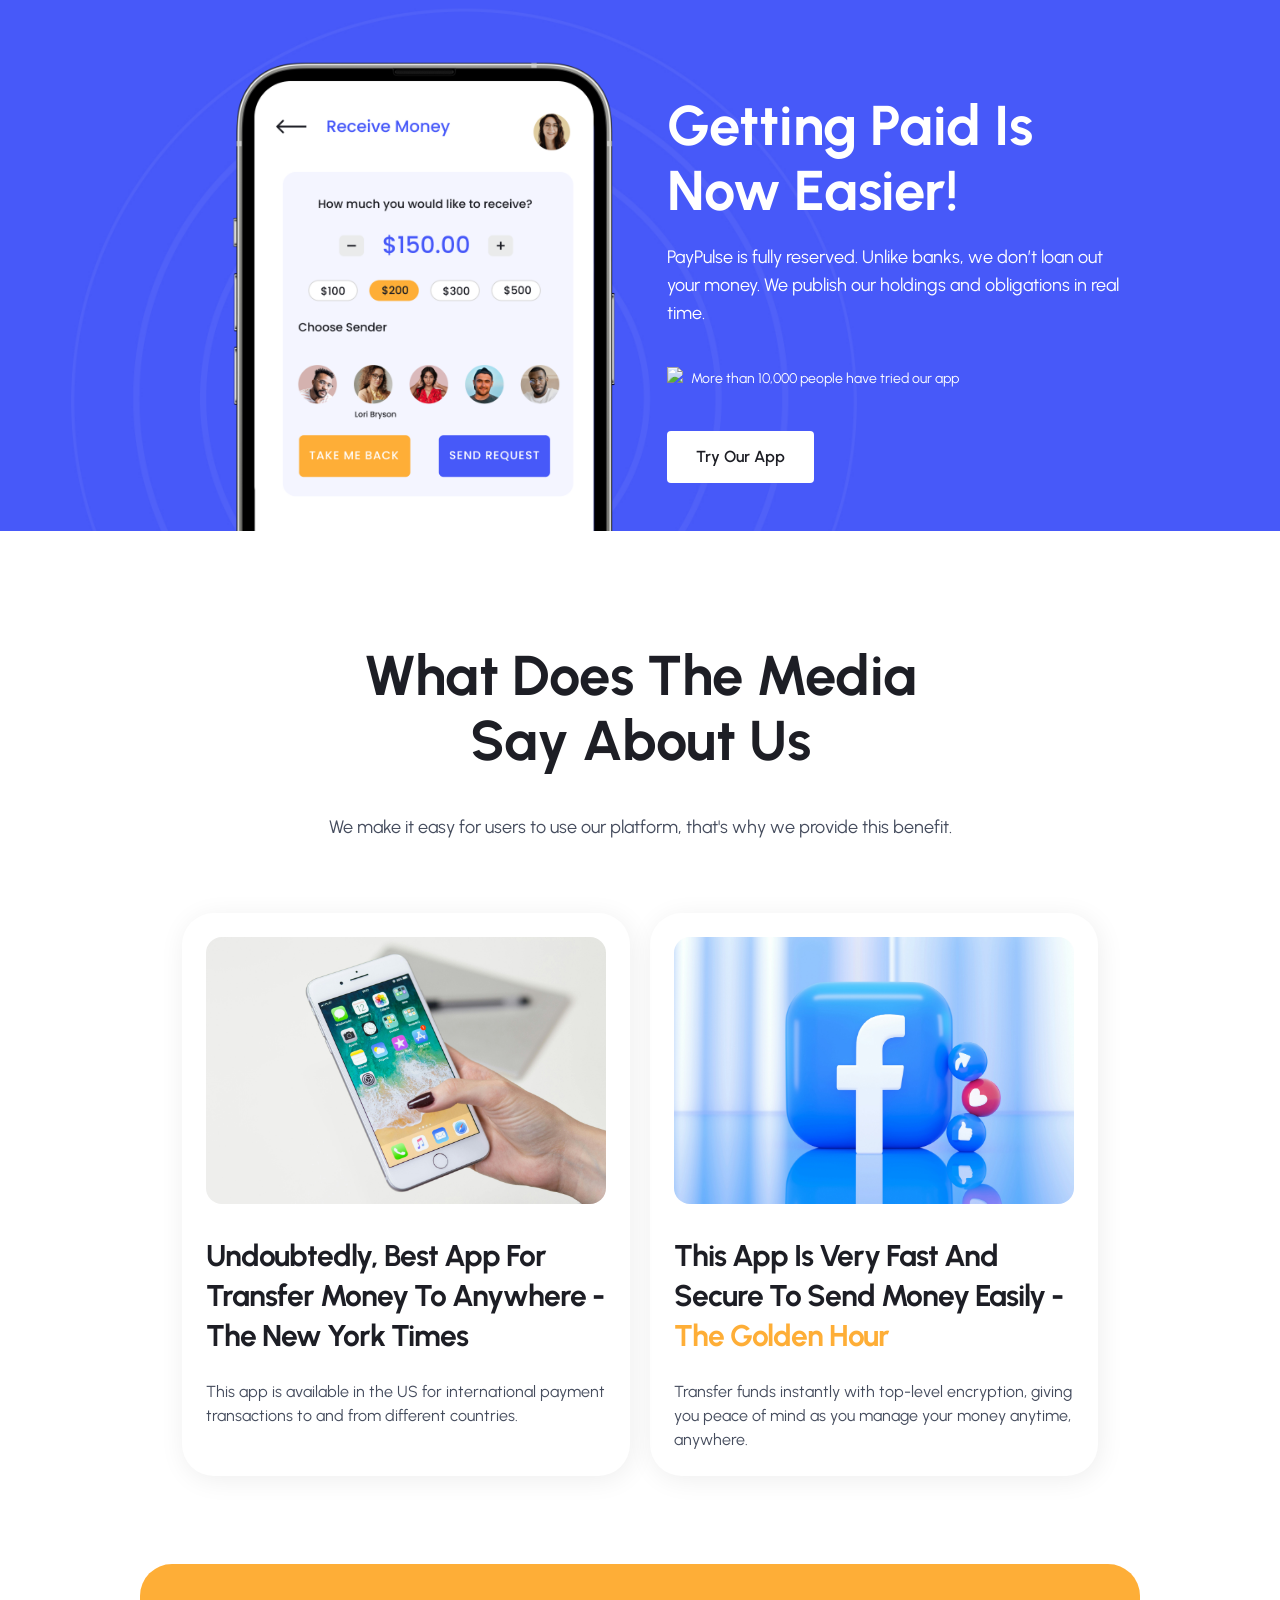
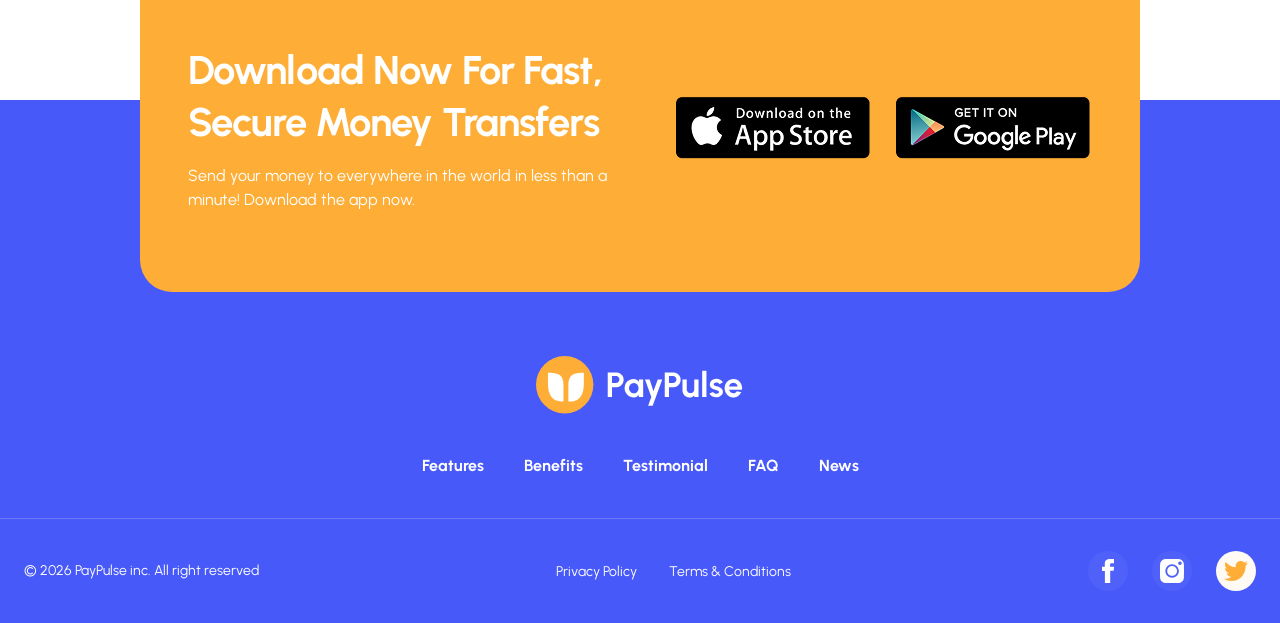
==== commit 9a2f7664: "Add files via upload" ====
--- a/PayPulse.html
+++ b/PayPulse.html
@@ -180,12 +180,7 @@
                 <p class="lead-text">PayPulse is fully reserved. Unlike banks, we don’t loan out your money. We publish our holdings and
                     obligations in real time.</p>
                 <div class="cta-stats">
-                    <div class="cta-stats-images">
-                        <img id="cta-image-1" src="assets/user-01.png">
-                        <img id="cta-image-2" src="assets/user-02.png">
-                        <img id="cta-image-3" src="assets/user-03.png">
-                        <img id="cta-image-4" src="assets/user-04.png">
-                    </div>
+                    <img id="user-image" src="assets/users.png">
                     <p class="body-text">More than 10,000 people have tried our app</p>
                 </div>
                 <a href="#" class="button-primary">Try Our App</a>
--- a/PayPulse.css
+++ b/PayPulse.css
@@ -646,33 +646,9 @@
     position: relative;
 }
 
-#cta-image-1 {
+#user-image {
+    margin: 0 var(--space-1) 0 0;
     height: 24px;
-    width: 24px;
-}
-
-#cta-image-2 {
-    position: absolute;
-    left: 16px;
-    z-index: 2;
-    height: 24px;
-    width: 24px;
-}
-
-#cta-image-3 {
-    position: absolute;
-    left: 32px;
-    z-index: 3;
-    height: 24px;
-    width: 24px;
-}
-
-#cta-image-4 {
-    position: absolute;
-    left: 48px;
-    z-index: 4;
-    height: 24px;
-    width: 24px;
 }
 
 .col-right > .button-primary {
@@ -1323,6 +1299,15 @@
         max-width: 320px;
     }
 
+    .cta-stats {
+        flex-direction: column;
+    }
+
+    #user-image {
+        margin: 0 0 var(--space-1) 0;
+        align-self: self-start;
+    }
+
     .cta-section .col-right .lead-text {
         margin: 0 0 var(--space-5) 0;
         max-width: 320px;
